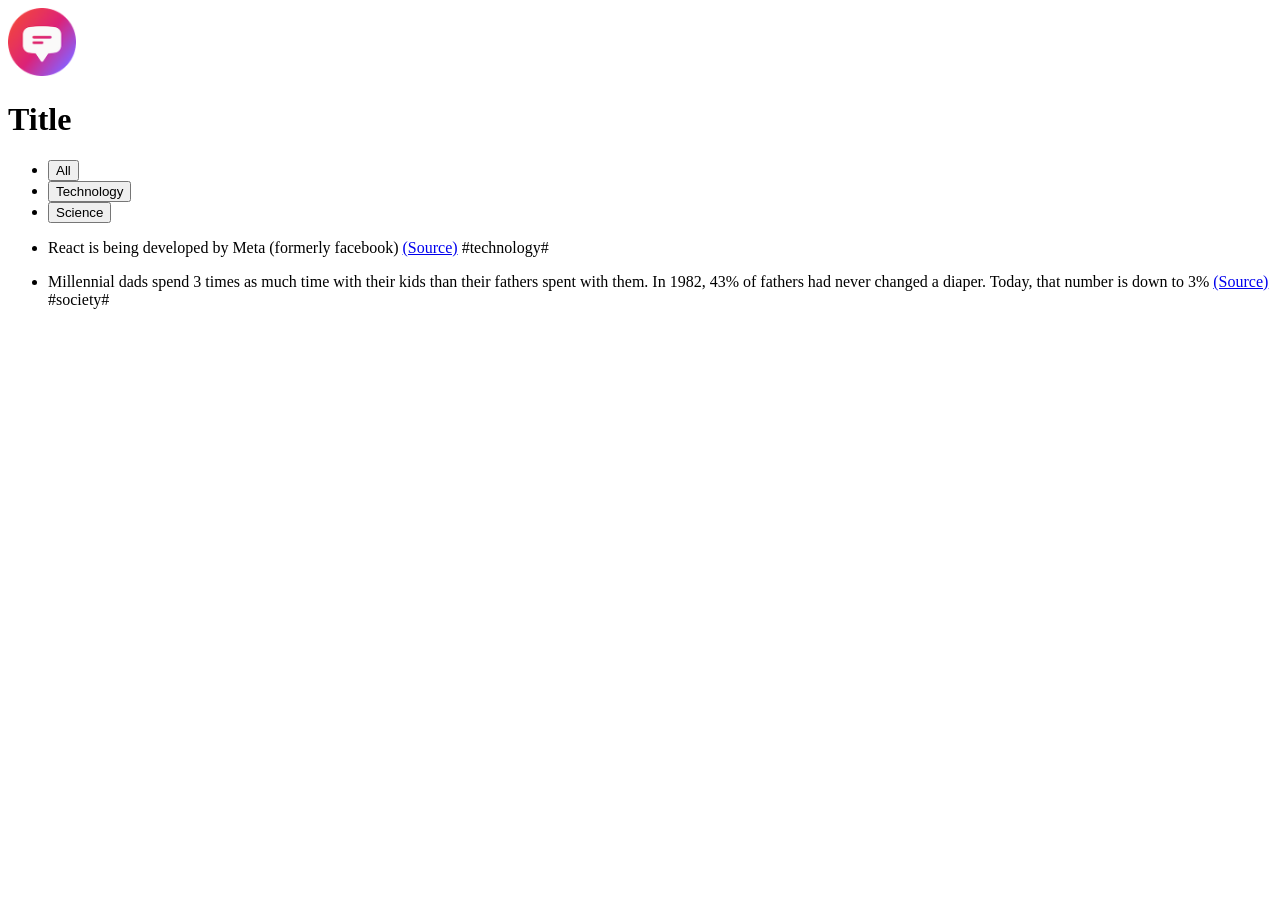
==== full_stack_web/index.html @ 969ee35a "Add files via upload" ====
<!DOCTYPE html>
<html lang="en">
  <head>
    <meta charset="UTF-8" />
    <meta name="viewport" content="width=device-width, initial-scale=1.0" />
    <title>Today I Learning</title>
  </head>
  <body>
    <header>
      <img src="logo.png" / height="68" width="68" alt="Logo">
      <h1>Title</h1>
    </header>

    <main>
      <aside>
        <ul>
          <li><button>All</button></li>
          <li><button>Technology</button></li>
          <li><button>Science</button></li>
        </ul>
      </aside>
      <section>
        <ul>
          <li>
            <p>
              React is being developed by Meta (formerly facebook)
              <a href="https://opensource.fb.com/" target="_blank">(Source)</a>
              <span>#technology#</span>
            </p>
          </li>
          <li>
            <p>
              Millennial dads spend 3 times as much time with their kids than
              their fathers spent with them. In 1982, 43% of fathers had never
              changed a diaper. Today, that number is down to 3%
              <a
                href="https://www.mother.ly/parenting/millennial-dads-spend-more-time-with-their-kids"
                target="_blank"
                >(Source)
              </a>
              <span>#society#</span>
            </p>
          </li>
        </ul>
      </section>
    </main>
  </body>
</html>
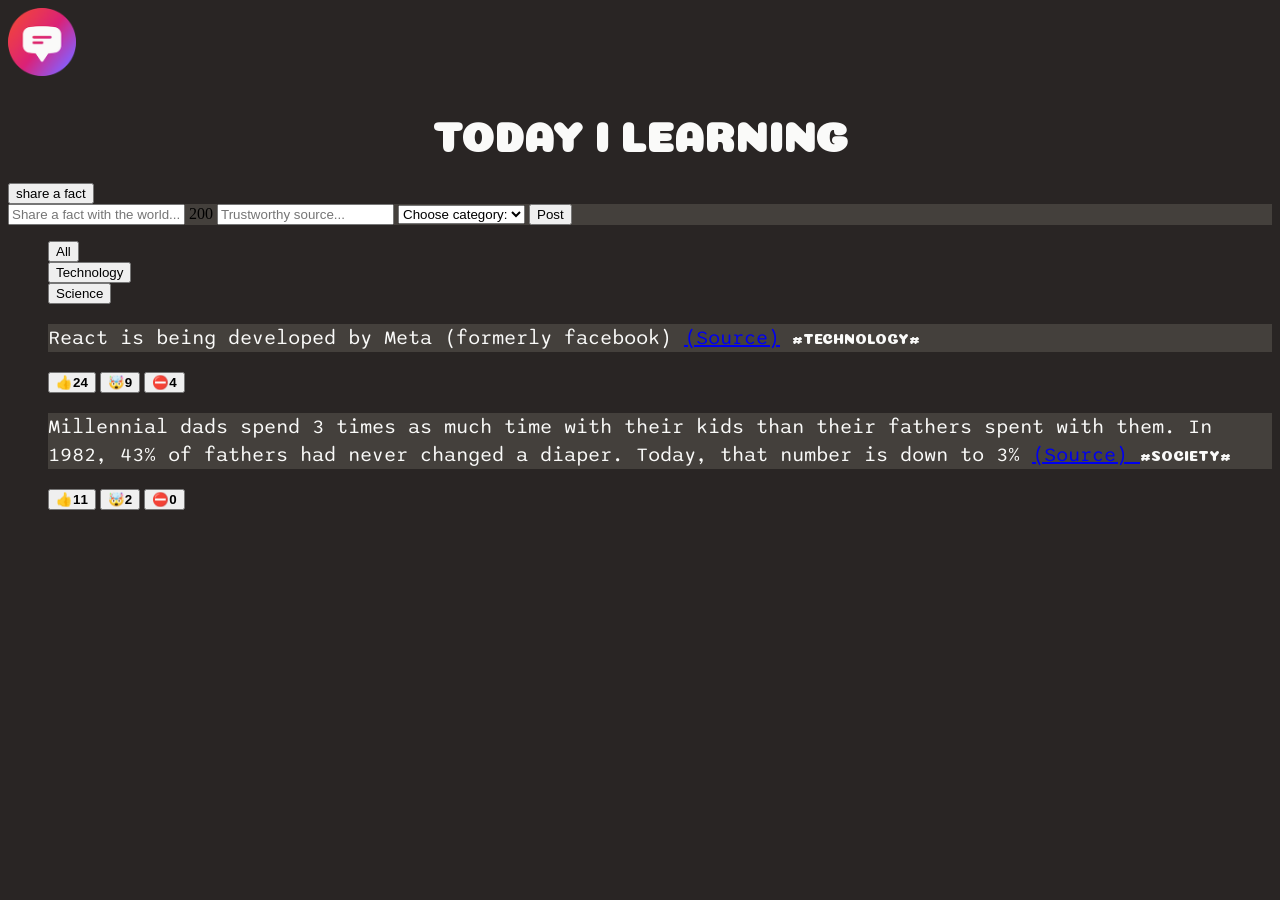
==== commit a694c569: "Add files via upload" ====
--- a/full_stack_web/index.html
+++ b/full_stack_web/index.html
@@ -3,13 +3,34 @@
   <head>
     <meta charset="UTF-8" />
     <meta name="viewport" content="width=device-width, initial-scale=1.0" />
+    <link rel="preconnect" href="https://fonts.googleapis.com" />
+    <link rel="preconnect" href="https://fonts.gstatic.com" crossorigin />
+    <link
+      href="https://fonts.googleapis.com/css2?family=Coiny&family=Sono:wght@200..800&display=swap"
+      rel="stylesheet"
+    />
+    <link href="style.css" rel="stylesheet" />
     <title>Today I Learning</title>
   </head>
   <body>
     <header>
       <img src="logo.png" / height="68" width="68" alt="Logo">
-      <h1>Title</h1>
+      <h1>Today I Learning</h1>
+      <button>share a fact</button>
     </header>
+
+    <form class="fact-form">
+      <input type="text" placeholder="Share a fact with the world..." />
+      <span>200</span>
+      <input type="text" placeholder="Trustworthy source..." />
+      <select>
+        <option value="">Choose category:</option>
+        <option value="technology">Technology</option>
+        <option value="science">Science</option>
+        <option value="finance">Finance</option>
+      </select>
+      <button>Post</button>
+    </form>
 
     <main>
       <aside>
@@ -22,14 +43,19 @@
       <section>
         <ul>
           <li>
-            <p>
+            <p class="fact">
               React is being developed by Meta (formerly facebook)
               <a href="https://opensource.fb.com/" target="_blank">(Source)</a>
-              <span>#technology#</span>
+              <span class="tag">#technology#</span>
             </p>
+            <div>
+              <button>👍<strong>24</strong></button>
+              <button>🤯<strong>9</strong></button>
+              <button>⛔️<strong>4</strong></button>
+            </div>
           </li>
           <li>
-            <p>
+            <p class="fact">
               Millennial dads spend 3 times as much time with their kids than
               their fathers spent with them. In 1982, 43% of fathers had never
               changed a diaper. Today, that number is down to 3%
@@ -38,8 +64,13 @@
                 target="_blank"
                 >(Source)
               </a>
-              <span>#society#</span>
+              <span class="tag">#society#</span>
             </p>
+            <div>
+              <button>👍<strong>11</strong></button>
+              <button>🤯<strong>2</strong></button>
+              <button>⛔️<strong>0</strong></button>
+            </div>
           </li>
         </ul>
       </section>
--- a/full_stack_web/style.css
+++ b/full_stack_web/style.css
@@ -0,0 +1,35 @@
+body {
+  background-color: #292524;
+}
+
+.fact-form {
+  background-color: #44403c;
+}
+
+h1 {
+  font-size: 42px;
+  text-transform: uppercase;
+  text-align: center;
+
+  /* google font import的字型 */
+  font-family: "Coiny", sans-serif;
+  color: #fafaf9;
+}
+
+.fact {
+  font-size: 20px;
+  line-height: 1.4;
+  font-family: sans-serif;
+  font-family: "Sono", sans-serif;
+  color: #fafaf9;
+  background-color: #44403c;
+}
+.tag {
+  text-transform: uppercase;
+  font-size: 14px;
+  font-family: "Coiny", sans-serif;
+  color: #fafaf9;
+}
+ul {
+  list-style: none;
+}
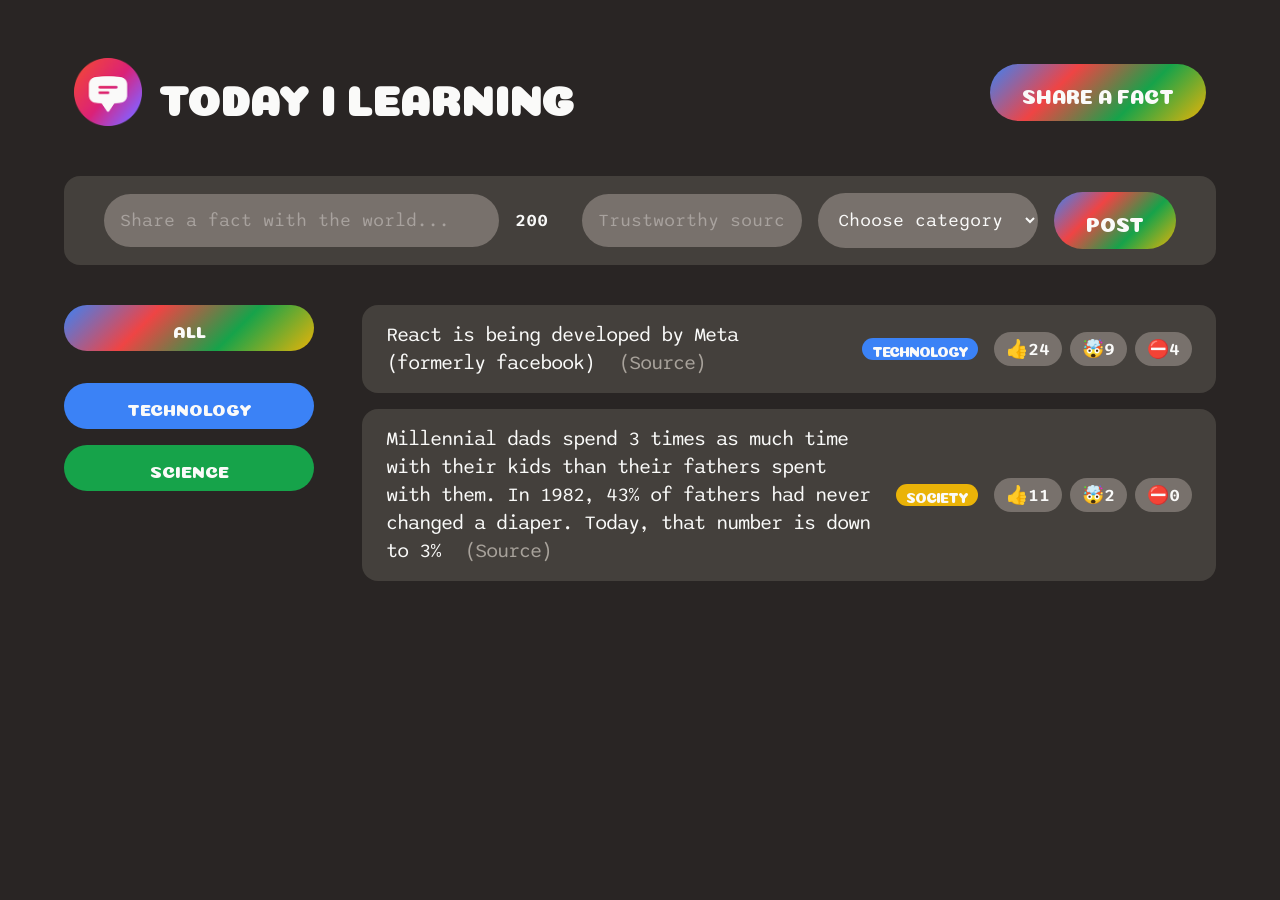
==== commit 2491834a: "Add files via upload update css" ====
--- a/full_stack_web/index.html
+++ b/full_stack_web/index.html
@@ -12,68 +12,97 @@
     <link href="style.css" rel="stylesheet" />
     <title>Today I Learning</title>
   </head>
+
   <body>
-    <header>
-      <img src="logo.png" / height="68" width="68" alt="Logo">
-      <h1>Today I Learning</h1>
-      <button>share a fact</button>
-    </header>
+    <div class="container">
+      <header class="header">
+        <div class="logo">
+          <img src="logo.png" height="68" width="68" alt="Logo" />
+          <h1>Today I Learning</h1>
+        </div>
+        <button class="btn btn-large">share a fact</button>
+      </header>
 
-    <form class="fact-form">
-      <input type="text" placeholder="Share a fact with the world..." />
-      <span>200</span>
-      <input type="text" placeholder="Trustworthy source..." />
-      <select>
-        <option value="">Choose category:</option>
-        <option value="technology">Technology</option>
-        <option value="science">Science</option>
-        <option value="finance">Finance</option>
-      </select>
-      <button>Post</button>
-    </form>
+      <form class="fact-form">
+        <input type="text" placeholder="Share a fact with the world..." />
+        <span>200</span>
+        <input type="text" placeholder="Trustworthy source..." />
+        <select>
+          <option value="">Choose category:</option>
+          <option value="technology">Technology</option>
+          <option value="science">Science</option>
+          <option value="finance">Finance</option>
+        </select>
+        <button class="btn btn-large">Post</button>
+      </form>
 
-    <main>
-      <aside>
-        <ul>
-          <li><button>All</button></li>
-          <li><button>Technology</button></li>
-          <li><button>Science</button></li>
-        </ul>
-      </aside>
-      <section>
-        <ul>
-          <li>
-            <p class="fact">
-              React is being developed by Meta (formerly facebook)
-              <a href="https://opensource.fb.com/" target="_blank">(Source)</a>
-              <span class="tag">#technology#</span>
-            </p>
-            <div>
-              <button>👍<strong>24</strong></button>
-              <button>🤯<strong>9</strong></button>
-              <button>⛔️<strong>4</strong></button>
-            </div>
-          </li>
-          <li>
-            <p class="fact">
-              Millennial dads spend 3 times as much time with their kids than
-              their fathers spent with them. In 1982, 43% of fathers had never
-              changed a diaper. Today, that number is down to 3%
-              <a
-                href="https://www.mother.ly/parenting/millennial-dads-spend-more-time-with-their-kids"
-                target="_blank"
-                >(Source)
-              </a>
-              <span class="tag">#society#</span>
-            </p>
-            <div>
-              <button>👍<strong>11</strong></button>
-              <button>🤯<strong>2</strong></button>
-              <button>⛔️<strong>0</strong></button>
-            </div>
-          </li>
-        </ul>
-      </section>
-    </main>
+      <main class="main">
+        <aside>
+          <ul>
+            <li class="category">
+              <button class="btn btn-all-categorise">All</button>
+            </li>
+            <li class="category">
+              <button
+                class="btn btn-category"
+                style="background-color: #3b82f6"
+              >
+                Technology
+              </button>
+            </li>
+            <li class="category">
+              <button
+                class="btn btn-category"
+                style="background-color: #16a34a"
+              >
+                Science
+              </button>
+            </li>
+          </ul>
+        </aside>
+        <section>
+          <ul>
+            <li class="fact">
+              <p>
+                React is being developed by Meta (formerly facebook)
+                <a
+                  class="source"
+                  href="https://opensource.fb.com/"
+                  target="_blank"
+                  >(Source)</a
+                >
+              </p>
+              <span class="tag" style="background-color: #3b82f6"
+                >technology</span
+              >
+              <div class="vote-buttons">
+                <button>👍24</button>
+                <button>🤯9</button>
+                <button>⛔️4</button>
+              </div>
+            </li>
+            <li class="fact">
+              <p>
+                Millennial dads spend 3 times as much time with their kids than
+                their fathers spent with them. In 1982, 43% of fathers had never
+                changed a diaper. Today, that number is down to 3%
+                <a
+                  class="source"
+                  href="https://www.mother.ly/parenting/millennial-dads-spend-more-time-with-their-kids"
+                  target="_blank"
+                  >(Source)
+                </a>
+              </p>
+              <span class="tag" style="background-color: #eab308">society</span>
+              <div class="vote-buttons">
+                <button>👍11</button>
+                <button>🤯2</button>
+                <button>⛔️0</button>
+              </div>
+            </li>
+          </ul>
+        </section>
+      </main>
+    </div>
   </body>
 </html>
--- a/full_stack_web/style.css
+++ b/full_stack_web/style.css
@@ -1,35 +1,250 @@
+* {
+  margin: 0;
+  padding: 0;
+  box-sizing: border-box;
+}
+
 body {
   background-color: #292524;
-}
-
-.fact-form {
-  background-color: #44403c;
-}
+  color: #fafaf9;
+  font-family: "Sono", sans-serif;
+  padding: 48px 64px;
+}
+
+/* main layout */
+.comtainer {
+  max-width: 1500px;
+  margin: 0 auto;
+}
+
+.header {
+  margin-bottom: 40px;
+  padding: 10px;
+
+  display: flex;
+  align-items: center;
+  justify-content: space-between;
+}
+
+.logo {
+  display: flex;
+  align-items: center;
+  gap: 16px;
+}
+
+.log img {
+  width: 68px;
+  height: 68px;
+}
+
+.main {
+  /* 將主頁按鈕與事實放入1*2表格 
+  fr=auto大小*/
+  display: grid;
+  grid-template-columns: 250px 1fr;
+  gap: 48px;
+}
+
+/* 響應式 當頁面<900時，替換裡面樣式 */
+@media (max-width: 900px) {
+  .main {
+    /* 頁面小於900變成一欄 */
+    grid-template-columns: 1fr;
+  }
+}
+
+/* elements */
 
 h1 {
   font-size: 42px;
   text-transform: uppercase;
-  text-align: center;
 
   /* google font import的字型 */
   font-family: "Coiny", sans-serif;
-  color: #fafaf9;
+
+  margin-top: 6px;
+}
+
+.category {
+  margin-bottom: 16px;
 }
 
 .fact {
   font-size: 20px;
   line-height: 1.4;
-  font-family: sans-serif;
   font-family: "Sono", sans-serif;
-  color: #fafaf9;
   background-color: #44403c;
-}
+  margin-bottom: 16px;
+  padding: 16px 24px;
+
+  /* 字元間距letter-spacing */
+  letter-spacing: -1px;
+  border-radius: 16px;
+
+  display: flex;
+  align-items: center;
+  gap: 16px;
+}
+
+/* 響應式 當頁面<1200時，替換裡面樣式 */
+@media (max-width: 1200px) {
+  .fact {
+    /* 上到下並排，預設為row */
+    flex-direction: column;
+    align-items: flex-end;
+    gap: 12px;
+  }
+}
+
 .tag {
   text-transform: uppercase;
   font-size: 14px;
-  font-family: "Coiny", sans-serif;
-  color: #fafaf9;
-}
+  padding-top: 3px;
+  padding-left: 10px;
+  padding-right: 10px;
+  /* 圓角 */
+  border-radius: 100px;
+  font-family: "coiny", sans-serif;
+}
+
+.vote-buttons {
+  margin-left: auto;
+
+  /* 不允許投片按鈕變小 */
+  flex-shrink: 0;
+
+  display: flex;
+  gap: 8px;
+}
+
+.vote-buttons button {
+  background-color: #78716c;
+  border: none;
+  font-size: 18px;
+  padding: 6px 12px;
+  border-radius: 100px;
+  color: inherit;
+  font-family: inherit;
+  font-weight: 600;
+  cursor: pointer;
+  transition: 0.3s;
+}
+
+.vote-buttons button:hover {
+  background-color: #292524;
+}
+
 ul {
   list-style: none;
 }
+
+.source:link,
+.source:visited {
+  color: #a8a29b;
+  text-decoration: none;
+  margin-left: 12px;
+  transition: 0.3s;
+}
+
+.source:hover,
+.source:active {
+  color: #3b82f6;
+}
+
+.btn {
+  border: none;
+  font-family: "Coiny", sans-serif;
+  line-height: 1;
+  text-transform: uppercase;
+  font-size: 17px;
+  padding: 16px 0 13px;
+
+  /* 斜135度漸層 */
+  background-image: linear-gradient(135deg, #3b82f6, #ef4444, #16a34a, #eab308);
+
+  /* 繼承body白色字體 */
+  color: inherit;
+  /* 圓角 */
+  border-radius: 30px;
+  /* 滑鼠碰上去變手 */
+  cursor: pointer;
+  /* 變化0.3秒 */
+  transition: 0.3s;
+}
+
+.btn:hover {
+  /* 滑鼠放上去變大10% 旋轉-2度 */
+  transform: scale(110%) rotate(-2deg);
+}
+
+.btn-large {
+  font-size: 20px;
+  /* padding 上/左右/下 */
+  padding: 20px 32px 17px;
+}
+
+.btn-all-categorise {
+  margin-bottom: 16px;
+
+  /* 在main左欄內100% */
+  width: 100%;
+}
+
+.btn-category {
+  width: 100%;
+  /* 清除btn背景，套用button自己style */
+  background-image: none;
+}
+
+/* FORM */
+
+.fact-form {
+  background-color: #44403c;
+  margin-bottom: 40px;
+  padding: 16px 40px;
+  display: flex;
+  align-items: center;
+  gap: 16px;
+  border-radius: 16px;
+}
+
+.fact-form input,
+.fact-form select {
+  width: 220px;
+  background-color: #78716c;
+  border: none;
+  border-radius: 100px;
+  padding: 16px;
+  font-size: 18px;
+  color: inherit;
+  font-family: inherit;
+}
+.fact-form input::placeholder {
+  color: #a8a29e;
+}
+.fact-form input:first-child {
+  /* fact-form第一個input自動長大 */
+  flex-grow: 1;
+}
+
+.fact-form span {
+  font-weight: 600;
+  font-size: 18px;
+  margin-right: 18px;
+}
+
+/* 響應式 當頁面<1000時，替換裡面樣式 */
+@media (max-width: 1000px) {
+  body {
+    padding: 32px 48px;
+  }
+  .fact-form {
+    flex-direction: column;
+    /* 將內容元素撐開至 flexbox 大小 */
+    align-items: stretch;
+  }
+  .fact-form input,
+  .fact-form select {
+    width: auto;
+  }
+}
